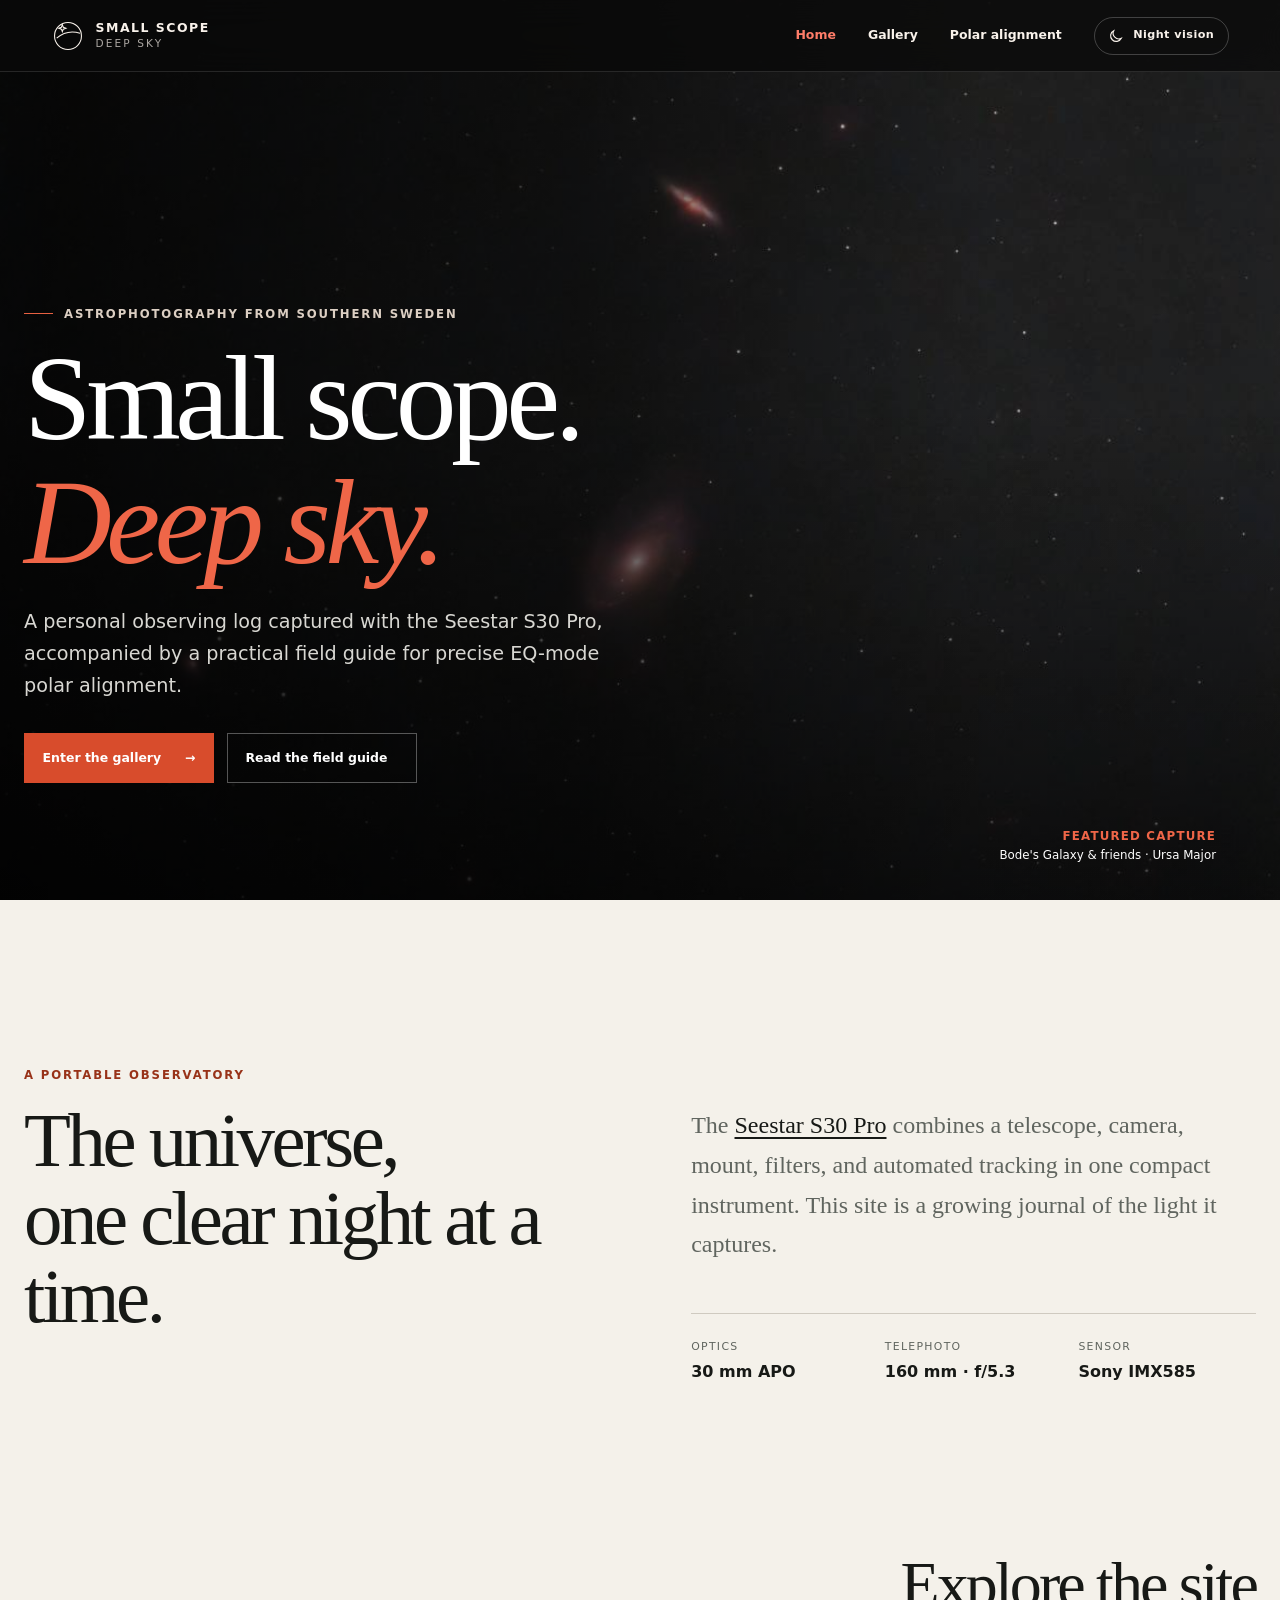
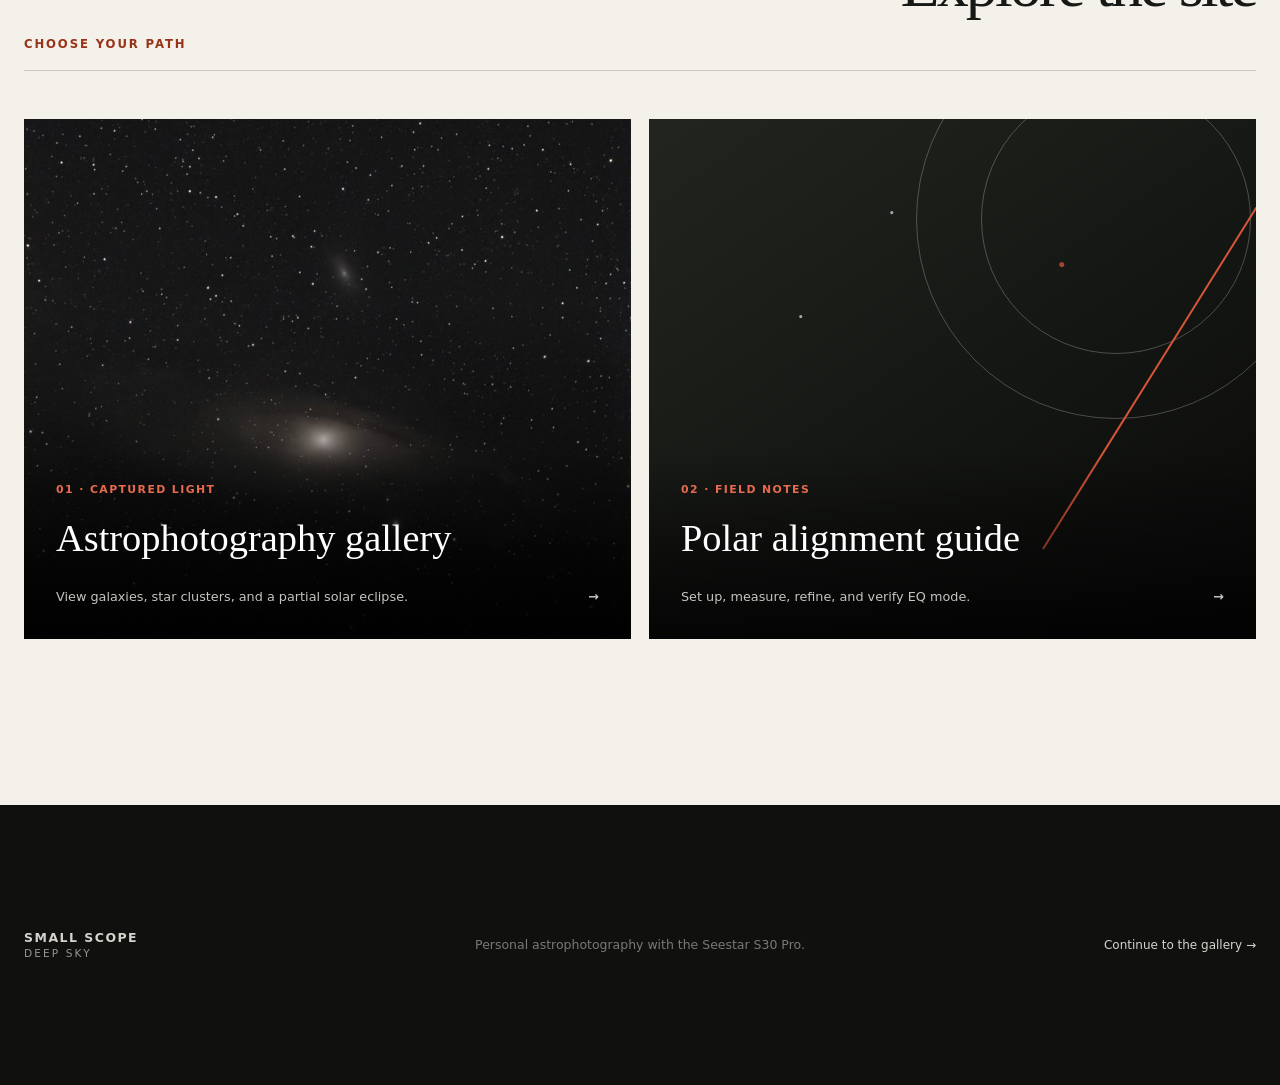
==== index.html @ f6e4ce67 "Add theme toggle functionality and lightbox feature - Implemented theme toggle between light and nig" ====
<!doctype html>
<html lang="en-US" data-theme="light">
<head>
  <meta charset="utf-8">
  <meta name="viewport" content="width=device-width, initial-scale=1">
  <meta name="description" content="A personal Seestar S30 Pro astrophotography site from southern Sweden.">
  <meta name="theme-color" content="#f4f1ea">
  <title>Small Scope, Deep Sky — Seestar S30 Pro</title>
  <link rel="icon" href="data:image/svg+xml,%3Csvg xmlns='http://www.w3.org/2000/svg' viewBox='0 0 64 64'%3E%3Crect width='64' height='64' rx='14' fill='%23070707'/%3E%3Ccircle cx='32' cy='34' r='20' fill='none' stroke='%23e45a4f' stroke-width='3'/%3E%3Cpath d='M13 37c12-10 27-14 40-8M23 10l2 6 6 2-6 2-2 6-2-6-6-2 6-2 2-6z' fill='none' stroke='%23e45a4f' stroke-width='2'/%3E%3C/svg%3E">
  <link rel="stylesheet" href="styles.css">
  <script>(()=>{const t=localStorage.getItem('seestar-theme');document.documentElement.dataset.theme=t==='night'?'night':'light'})();</script>
</head>
<body class="home-page">
  <a class="skip-link" href="#main">Skip to content</a>
  <header class="site-header">
    <a class="brand" href="index.html" aria-label="Small Scope, Deep Sky — home">
      <svg class="brand-mark" viewBox="0 0 48 48" aria-hidden="true"><circle cx="24" cy="24" r="19"></circle><path d="M8 27c8-7 20-11 33-7M16 8l1.3 3.7L21 13l-3.7 1.3L16 18l-1.3-3.7L11 13l3.7-1.3L16 8Z"></path></svg>
      <span><strong>Small Scope</strong><small>Deep Sky</small></span>
    </a>
    <nav class="desktop-nav" aria-label="Primary navigation">
      <a class="active" href="index.html" aria-current="page">Home</a>
      <a href="gallery.html">Gallery</a>
      <a href="polar-alignment.html">Polar alignment</a>
    </nav>
    <div class="header-actions">
      <button class="theme-toggle" type="button" aria-label="Switch to night vision theme" aria-pressed="false">
        <svg class="sun-icon" viewBox="0 0 24 24" aria-hidden="true"><circle cx="12" cy="12" r="3.5"></circle><path d="M12 2v2M12 20v2M4.93 4.93l1.42 1.42M17.65 17.65l1.42 1.42M2 12h2M20 12h2M4.93 19.07l1.42-1.42M17.65 6.35l1.42-1.42"></path></svg>
        <svg class="night-icon" viewBox="0 0 24 24" aria-hidden="true"><path d="M20 15.4A8.5 8.5 0 0 1 8.6 4 8.5 8.5 0 1 0 20 15.4Z"></path></svg>
        <span class="theme-label">Night vision</span>
      </button>
      <button class="menu-toggle" type="button" aria-label="Open navigation" aria-expanded="false" aria-controls="mobile-nav"><span></span><span></span></button>
    </div>
  </header>
  <nav class="mobile-nav" id="mobile-nav" aria-label="Mobile navigation" hidden>
    <a class="active" href="index.html" aria-current="page">Home</a>
    <a href="gallery.html">Gallery</a>
    <a href="polar-alignment.html">Polar alignment</a>
  </nav>
  <main id="main">
    <section class="hero" aria-labelledby="hero-title">
      <div class="hero-image" role="img" aria-label="Bode's Galaxy, the Cigar Galaxy, and nearby galaxies in a star field"></div>
      <div class="hero-shade"></div>
      <div class="hero-content">
        <p class="eyebrow">Astrophotography from southern Sweden</p>
        <h1 id="hero-title">Small scope.<br><em>Deep sky.</em></h1>
        <p class="hero-intro">A personal observing log captured with the Seestar S30 Pro, accompanied by a practical field guide for precise EQ-mode polar alignment.</p>
        <div class="hero-cta">
          <a class="button primary" href="gallery.html">Enter the gallery <span aria-hidden="true">→</span></a>
          <a class="button ghost" href="polar-alignment.html">Read the field guide</a>
        </div>
      </div>
      <div class="hero-caption"><span>Featured capture</span> Bode's Galaxy &amp; friends · Ursa Major</div>
    </section>
    <section class="intro section-wrap" aria-label="About this site">
      <div><p class="section-kicker">A portable observatory</p><h2>The universe,<br>one clear night at a time.</h2></div>
      <div class="intro-copy">
        <p>The <a href="https://www.seestar.com/products/seestar-s30-pro" target="_blank" rel="noopener">Seestar S30 Pro</a> combines a telescope, camera, mount, filters, and automated tracking in one compact instrument. This site is a growing journal of the light it captures.</p>
        <dl class="spec-row" aria-label="Selected telescope specifications">
          <div><dt>Optics</dt><dd>30 mm APO</dd></div><div><dt>Telephoto</dt><dd>160 mm · f/5.3</dd></div><div><dt>Sensor</dt><dd>Sony IMX585</dd></div>
        </dl>
      </div>
    </section>
    <section class="home-destinations section-wrap" aria-labelledby="explore-heading">
      <header><p class="section-kicker">Choose your path</p><h2 id="explore-heading">Explore the site</h2></header>
      <div class="destination-grid">
        <a class="destination-card gallery-destination" href="gallery.html">
          <span class="destination-image" aria-hidden="true"></span>
          <span class="destination-copy"><small>01 · Captured light</small><strong>Astrophotography gallery</strong><span>View galaxies, star clusters, and a partial solar eclipse. <b>→</b></span></span>
        </a>
        <a class="destination-card guide-destination" href="polar-alignment.html">
          <span class="destination-art" aria-hidden="true"><i></i><i></i><i></i></span>
          <span class="destination-copy"><small>02 · Field notes</small><strong>Polar alignment guide</strong><span>Set up, measure, refine, and verify EQ mode. <b>→</b></span></span>
        </a>
      </div>
    </section>
  </main>
  <footer>
    <a class="brand footer-brand" href="index.html"><span><strong>Small Scope</strong><small>Deep Sky</small></span></a>
    <p>Personal astrophotography with the Seestar S30 Pro.</p>
    <a href="gallery.html">Continue to the gallery →</a>
  </footer>
  <script src="script.js"></script>
</body>
</html>
---- styles.css ----
:root {
  color-scheme: light;
  --bg: #f4f1ea;
  --surface: #fffdf8;
  --surface-2: #e9e5dc;
  --ink: #171916;
  --muted: #60655f;
  --line: #cfcac0;
  --accent: #cf4c27;
  --accent-dark: #983218;
  --green: #375c49;
  --shadow: 0 18px 50px rgba(29, 27, 20, .1);
  --max: 1240px;
  --reading: 780px;
}

[data-theme="night"] {
  color-scheme: dark;
  --bg: #000;
  --surface: #080000;
  --surface-2: #120000;
  --ink: #e45a4f;
  --muted: #a83c35;
  --line: #43100d;
  --accent: #ff4a3f;
  --accent-dark: #ff756b;
  --green: #d14d43;
  --shadow: none;
}

* { box-sizing: border-box; }
html { scroll-behavior: smooth; scroll-padding-top: 90px; }
body { margin: 0; background: var(--bg); color: var(--ink); font-family: Inter, ui-sans-serif, system-ui, -apple-system, BlinkMacSystemFont, "Segoe UI", sans-serif; line-height: 1.65; transition: background-color .25s ease, color .25s ease; }
button, input { font: inherit; }
a { color: inherit; text-underline-offset: 4px; }
img { display: block; max-width: 100%; }
::selection { color: var(--surface); background: var(--accent); }
.skip-link { position: fixed; z-index: 100; top: -100px; left: 1rem; padding: .7rem 1rem; background: var(--ink); color: var(--bg); }
.skip-link:focus { top: 1rem; }
.section-wrap { width: min(calc(100% - 48px), var(--max)); margin-inline: auto; }
.section-kicker, .overline { margin: 0 0 1rem; color: var(--accent-dark); font-size: .73rem; font-weight: 800; letter-spacing: .16em; text-transform: uppercase; }
h1, h2, h3, h4, p { margin-top: 0; }
h1, h2, h3 { line-height: 1.02; letter-spacing: -.045em; }
h2 { font-family: Georgia, "Times New Roman", serif; font-size: clamp(3rem, 6vw, 6rem); font-weight: 400; }
h2 em { color: var(--accent); font-weight: 400; }

.site-header { position: fixed; z-index: 40; top: 0; left: 0; width: 100%; height: 72px; display: flex; align-items: center; justify-content: space-between; padding: 0 clamp(20px, 4vw, 64px); color: #f9f2eb; background: rgba(9, 10, 9, .78); border-bottom: 1px solid rgba(255,255,255,.12); backdrop-filter: blur(16px); }
.brand { display: inline-flex; align-items: center; gap: .65rem; text-decoration: none; line-height: 1; }
.brand-mark { width: 34px; height: 34px; fill: none; stroke: currentColor; stroke-width: 1.5; }
.brand span { display: grid; gap: .2rem; }
.brand strong { font-size: .78rem; letter-spacing: .12em; text-transform: uppercase; }
.brand small { opacity: .68; font-size: .66rem; letter-spacing: .2em; text-transform: uppercase; }
.desktop-nav { display: flex; gap: 2rem; margin-left: auto; margin-right: 2rem; }
.desktop-nav a { color: inherit; font-size: .78rem; font-weight: 650; text-decoration: none; }
.desktop-nav a:hover { color: #ff7d69; }
.desktop-nav a.active { color: #ff7d69; }
.header-actions { display: flex; align-items: center; gap: .7rem; }
.theme-toggle, .menu-toggle { color: inherit; background: none; border: 1px solid rgba(255,255,255,.22); cursor: pointer; }
.theme-toggle { height: 38px; display: flex; align-items: center; gap: .55rem; padding: 0 .85rem; border-radius: 99px; }
.theme-toggle svg { width: 16px; fill: none; stroke: currentColor; stroke-width: 1.7; }
.sun-icon { display: none; }
[data-theme="night"] .sun-icon { display: block; }
[data-theme="night"] .night-icon { display: none; }
.theme-label { font-size: .7rem; font-weight: 700; letter-spacing: .04em; }
.menu-toggle { display: none; width: 38px; height: 38px; padding: 10px; border-radius: 50%; }
.menu-toggle span { display: block; height: 1px; margin: 5px 0; background: currentColor; }
.mobile-nav { position: fixed; z-index: 35; top: 72px; width: 100%; padding: 1rem 24px 1.5rem; color: #fff; background: #0c0c0b; border-bottom: 1px solid #333; }
.mobile-nav a { display: block; padding: .75rem 0; text-decoration: none; border-bottom: 1px solid #292929; }

.hero { position: relative; min-height: min(900px, 100svh); display: flex; align-items: flex-end; overflow: hidden; color: #fff; background: #080908; }
.hero-image, .hero-shade { position: absolute; inset: 0; }
.hero-image { background: url("images/seestar/Bode%20and%20friends.jpg") center 37% / cover no-repeat; transform: scale(1.015); }
.hero-shade { background: linear-gradient(90deg, rgba(0,0,0,.83) 0%, rgba(0,0,0,.55) 45%, rgba(0,0,0,.12) 77%), linear-gradient(0deg, rgba(0,0,0,.65), transparent 55%); }
.hero-content { position: relative; z-index: 1; width: min(760px, calc(100% - 48px)); margin: 0 0 clamp(90px, 13vh, 150px) max(24px, calc((100% - var(--max)) / 2)); }
.eyebrow { padding-left: 2.5rem; color: #dccfc3; font-size: .73rem; font-weight: 750; letter-spacing: .16em; text-transform: uppercase; }
.eyebrow::before { content: ""; position: absolute; width: 1.8rem; height: 1px; margin: .7em 0 0 -2.5rem; background: #e76041; }
h1 { margin-bottom: 1.4rem; font-family: Georgia, "Times New Roman", serif; font-size: clamp(4rem, 9.5vw, 8.6rem); font-weight: 400; }
h1 em { color: #ef6648; font-weight: 400; }
.hero-intro { max-width: 630px; color: #d8d7d2; font-size: clamp(1rem, 1.6vw, 1.2rem); }
.hero-cta { display: flex; flex-wrap: wrap; gap: .8rem; margin-top: 2rem; }
.button { display: inline-flex; align-items: center; justify-content: space-between; min-width: 190px; padding: .85rem 1.1rem; border: 1px solid rgba(255,255,255,.32); font-size: .78rem; font-weight: 750; text-decoration: none; }
.button.primary { color: #fff; background: #d84c2c; border-color: #d84c2c; }
.button:hover { background: #fff; border-color: #fff; color: #111; }
.hero-caption { position: absolute; z-index: 2; right: clamp(24px, 5vw, 80px); bottom: 34px; display: grid; text-align: right; font-size: .74rem; }
.hero-caption span { color: #ef6648; font-weight: 750; text-transform: uppercase; letter-spacing: .1em; }
[data-theme="night"] .hero-image { filter: brightness(.18) sepia(.45) saturate(.7); }
[data-theme="night"] .hero-shade { background: linear-gradient(90deg, rgba(0,0,0,.94), rgba(0,0,0,.72) 60%, rgba(0,0,0,.58)); }
[data-theme="night"] .hero, [data-theme="night"] .site-header { color: var(--ink); }
[data-theme="night"] .site-header { background: rgba(0,0,0,.94); border-color: var(--line); }
[data-theme="night"] .hero-intro, [data-theme="night"] .eyebrow, [data-theme="night"] .hero-caption { color: var(--muted); }
[data-theme="night"] .button.primary { color: #000; background: var(--accent); border-color: var(--accent); }
[data-theme="night"] .button.ghost { color: var(--ink); border-color: var(--line); }

.inner-page .site-header { background: rgba(9, 10, 9, .96); }
.page-hero { min-height: 590px; display: flex; align-items: flex-end; padding: 150px 0 85px; color: #f6f1e9; background-color: #111310; }
.page-hero .section-wrap { margin-inline: auto; }
.page-hero h1 { max-width: 1000px; margin-bottom: 1.5rem; font-size: clamp(4.5rem, 10vw, 9rem); }
.page-hero h1 em { color: #ef6648; font-weight: 400; }
.page-hero .section-wrap > p:last-of-type { max-width: 680px; color: #bbbdb7; font-family: Georgia, serif; font-size: clamp(1.1rem, 2vw, 1.4rem); }
.gallery-page-hero { background: linear-gradient(90deg, rgba(0,0,0,.88), rgba(0,0,0,.25)), url("images/seestar/M51.jpg") 72% 45% / cover; }
.guide-page-hero { position: relative; overflow: hidden; background: radial-gradient(circle at 75% 40%, rgba(207,76,39,.18), transparent 24%), linear-gradient(135deg, #151714, #080908); }
.guide-page-hero::after { content: ""; position: absolute; right: 10%; bottom: -180px; width: 520px; height: 520px; border: 1px solid rgba(255,255,255,.14); border-radius: 50%; box-shadow: 0 0 0 90px rgba(255,255,255,.025), 0 0 0 180px rgba(255,255,255,.018); }
.guide-page-hero .section-wrap { position: relative; z-index: 1; }
[data-theme="night"] .page-hero { color: var(--ink); background-color: #000; }
[data-theme="night"] .gallery-page-hero { background: linear-gradient(90deg, rgba(0,0,0,.98), rgba(0,0,0,.78)), url("images/seestar/M51.jpg") 72% 45% / cover; }
[data-theme="night"] .guide-page-hero { background: radial-gradient(circle at 75% 40%, rgba(150,25,20,.12), transparent 24%), #000; }
[data-theme="night"] .page-hero .section-wrap > p:last-of-type { color: var(--muted); }

.intro { display: grid; grid-template-columns: 1fr 1fr; gap: clamp(3rem, 8vw, 8rem); padding-block: clamp(90px, 13vw, 170px); }
.intro h2 { margin-bottom: 0; }
.intro-copy { padding-top: 2.5rem; }
.intro-copy > p { max-width: 620px; color: var(--muted); font-family: Georgia, serif; font-size: clamp(1.15rem, 2vw, 1.5rem); }
.intro-copy > p a { color: var(--ink); }
.spec-row { display: grid; grid-template-columns: repeat(3, 1fr); gap: 1rem; margin: 3rem 0 0; padding-top: 1.5rem; border-top: 1px solid var(--line); }
.spec-row div { display: grid; gap: .2rem; }
.spec-row dt { color: var(--muted); font-size: .68rem; letter-spacing: .12em; text-transform: uppercase; }
.spec-row dd { margin: 0; font-weight: 700; }

.home-destinations { padding-bottom: clamp(100px, 13vw, 170px); }
.home-destinations header { display: flex; align-items: flex-end; justify-content: space-between; margin-bottom: 3rem; border-bottom: 1px solid var(--line); }
.home-destinations h2 { font-size: clamp(2.8rem, 5vw, 5rem); }
.destination-grid { display: grid; grid-template-columns: 1fr 1fr; gap: 18px; }
.destination-card { position: relative; min-height: 520px; display: flex; align-items: flex-end; overflow: hidden; color: #fff; background: #111; text-decoration: none; }
.destination-image, .destination-art { position: absolute; inset: 0; transition: transform .6s cubic-bezier(.2,.75,.2,1); }
.destination-image { background: linear-gradient(0deg, rgba(0,0,0,.85), transparent 65%), url("images/seestar/M33-M110-M32.jpg") center 38% / cover; }
.destination-art { background: radial-gradient(circle at 68% 28%, rgba(238,92,62,.65) 0 2px, transparent 3px), radial-gradient(circle at 25% 38%, #aaa 0 1px, transparent 2px), radial-gradient(circle at 40% 18%, #aaa 0 1px, transparent 2px), linear-gradient(145deg, #22251f, #090a09); }
.destination-art i { position: absolute; display: block; border: 1px solid rgba(255,255,255,.24); border-radius: 50%; }
.destination-art i:nth-child(1) { width: 400px; height: 400px; right: -60px; top: -100px; }
.destination-art i:nth-child(2) { width: 270px; height: 270px; right: 5px; top: -35px; }
.destination-art i:nth-child(3) { width: 1px; height: 430px; right: 35%; top: 0; border: 0; border-left: 2px solid #d85639; border-radius: 0; transform: rotate(32deg); transform-origin: bottom; }
.destination-card:hover > :first-child { transform: scale(1.035); }
.destination-copy { position: relative; z-index: 1; width: 100%; display: grid; padding: 2rem; background: linear-gradient(transparent, rgba(0,0,0,.8)); }
.destination-copy small { color: #e66a4d; font-size: .68rem; font-weight: 800; letter-spacing: .13em; text-transform: uppercase; }
.destination-copy strong { margin: .5rem 0 1rem; font-family: Georgia, serif; font-size: clamp(1.8rem, 3vw, 2.7rem); font-weight: 400; }
.destination-copy > span { display: flex; justify-content: space-between; color: #c5c5c0; font-size: .8rem; }
[data-theme="night"] .destination-image, [data-theme="night"] .destination-art { filter: brightness(.42) sepia(.35) saturate(.7); }

.gallery-section { padding-block: clamp(80px, 10vw, 140px); background: #111310; color: #f4f1ea; }
.standalone-gallery { padding-top: 70px; }
.gallery-intro { display: flex; justify-content: space-between; margin-bottom: 2.5rem; padding-bottom: 1rem; border-bottom: 1px solid #373a35; }
.gallery-intro p { margin: 0; color: #aeb0aa; font-size: .72rem; letter-spacing: .1em; text-transform: uppercase; }
[data-theme="night"] .gallery-section { background: #030000; color: var(--ink); border-block: 1px solid var(--line); }
.section-heading-row { display: flex; align-items: flex-end; justify-content: space-between; gap: 3rem; margin-bottom: 3rem; }
.section-heading-row h2 { margin: 0; }
.section-heading-row > p { max-width: 450px; margin-bottom: .6rem; color: #aeb0aa; }
[data-theme="night"] .section-heading-row > p { color: var(--muted); }
.gallery-grid { display: grid; grid-template-columns: repeat(12, 1fr); grid-auto-rows: 260px; gap: 16px; }
.gallery-card { position: relative; grid-column: span 5; grid-row: span 2; padding: 0; overflow: hidden; color: #fff; background: #080808; border: 0; cursor: zoom-in; text-align: left; }
.gallery-card.featured { grid-column: span 7; grid-row: span 3; }
.gallery-card.compact { grid-column: span 3; grid-row: span 2; }
.gallery-card.wide { grid-column: span 6; grid-row: span 2; }
.gallery-card img { width: 100%; height: 100%; object-fit: cover; transition: transform .65s cubic-bezier(.2,.75,.2,1), filter .25s; }
.gallery-card.featured img { object-position: center 40%; }
.gallery-card.wide img { object-position: center 37%; }
.gallery-card::after { content: ""; position: absolute; inset: 30% 0 0; background: linear-gradient(transparent, rgba(0,0,0,.82)); pointer-events: none; }
.gallery-card:hover img { transform: scale(1.035); }
.gallery-overlay { position: absolute; z-index: 1; right: 0; bottom: 0; left: 0; display: flex; align-items: flex-end; justify-content: space-between; padding: 1.4rem; }
.gallery-overlay > span:first-child { display: grid; }
.gallery-overlay strong { font-family: Georgia, serif; font-size: 1.25rem; font-weight: 400; }
.gallery-overlay small { margin-top: .2rem; color: #bdbdb8; font-size: .65rem; letter-spacing: .08em; text-transform: uppercase; }
.expand-icon { width: 32px; height: 32px; display: grid; place-items: center; border: 1px solid rgba(255,255,255,.4); border-radius: 50%; }
[data-theme="night"] .gallery-card img { filter: brightness(.32) sepia(.25) saturate(.7); }
[data-theme="night"] .gallery-card:hover img, [data-theme="night"] .gallery-card:focus-visible img { filter: brightness(.58) sepia(.25) saturate(.8); }

.guide-shell { width: min(calc(100% - 48px), var(--max)); display: grid; grid-template-columns: 220px minmax(0, var(--reading)); gap: clamp(3rem, 8vw, 9rem); margin: 0 auto; padding-block: clamp(100px, 13vw, 170px); }
.guide-page .guide-shell { padding-top: 100px; }
.guide-nav { position: sticky; top: 110px; height: max-content; }
.guide-nav p { color: var(--muted); font-size: .68rem; font-weight: 800; letter-spacing: .12em; text-transform: uppercase; }
.guide-nav ol { margin: 0; padding: 0; list-style: none; border-top: 1px solid var(--line); }
.guide-nav li { border-bottom: 1px solid var(--line); }
.guide-nav a { display: block; padding: .72rem .2rem; color: var(--muted); font-size: .78rem; text-decoration: none; }
.guide-nav a:hover, .guide-nav a.active { color: var(--accent); }
.guide-header { padding-bottom: 5rem; }
.guide-header h2 { margin-bottom: 2rem; }
.guide-header > p:not(.section-kicker) { max-width: 650px; color: var(--muted); font-family: Georgia, serif; font-size: 1.3rem; }
.guide-meta { display: flex; flex-wrap: wrap; gap: .6rem; margin-top: 2rem; }
.guide-meta span { padding: .35rem .7rem; color: var(--muted); border: 1px solid var(--line); border-radius: 2px; font-size: .68rem; font-weight: 700; letter-spacing: .06em; text-transform: uppercase; }
.guide-section { display: grid; grid-template-columns: 55px 1fr; gap: 1.7rem; padding-block: 5rem; border-top: 1px solid var(--line); }
.step-number { color: var(--accent); font-family: Georgia, serif; font-size: 1.2rem; font-style: italic; }
.guide-section h3, .troubleshooting h3, .checklist-section h3 { margin-bottom: 1.7rem; font-family: Georgia, serif; font-size: clamp(2rem, 4vw, 3.2rem); font-weight: 400; }
.guide-section h4 { margin: 2.8rem 0 .8rem; font-family: Georgia, serif; font-size: 1.6rem; }
.guide-section p { color: var(--muted); }
.guide-section strong { color: var(--ink); }
.concept-card { margin: 2.2rem 0; padding: 1.8rem; background: var(--surface); border: 1px solid var(--line); }
.concept-card svg { width: 100%; max-height: 240px; fill: none; stroke: var(--muted); stroke-width: 1.5; }
.concept-card svg .axis { stroke: var(--accent); stroke-width: 2; }
.concept-card svg .dash { stroke-dasharray: 5 5; }
.concept-card svg .pole { fill: var(--accent); stroke: none; }
.concept-card svg text { fill: var(--muted); stroke: none; font: 11px system-ui; }
.concept-card p { display: flex; justify-content: space-between; gap: 1rem; margin: 1rem 0 0; padding-top: 1rem; border-top: 1px solid var(--line); font-size: .78rem; }
.note { padding-left: 1.2rem; border-left: 3px solid var(--accent); }
.instruction-list { margin: 2rem 0 0; padding: 0; list-style: none; }
.instruction-list li { display: grid; grid-template-columns: 32px 1fr; gap: 1rem; padding: 1.4rem 0; border-top: 1px solid var(--line); }
.instruction-list li > span { width: 28px; height: 28px; display: grid; place-items: center; color: var(--accent); border: 1px solid var(--accent); border-radius: 50%; font-size: .72rem; }
.instruction-list p { margin: .35rem 0 0; }
.app-path { display: flex; flex-wrap: wrap; align-items: center; gap: .6rem; margin: 2rem 0; padding: 1.3rem; background: var(--ink); color: var(--bg); }
.app-path span, .app-path strong { color: inherit; font-size: .76rem; }
.app-path i { color: var(--accent); font-style: normal; }
.small-print { font-size: .82rem; }
.warning-card, .success-card { margin: 2rem 0; padding: 1.4rem; background: var(--surface); border: 1px solid var(--line); }
.warning-card { display: grid; grid-template-columns: 34px 1fr; gap: 1rem; border-left: 3px solid var(--accent); }
.warning-card > span { width: 30px; height: 30px; display: grid; place-items: center; color: var(--surface); background: var(--accent); border-radius: 50%; font-weight: 900; }
.warning-card p, .success-card p { margin: .35rem 0 0; }
.success-card { border-top: 3px solid var(--green); }
.process { display: flex; align-items: center; justify-content: space-between; gap: .5rem; margin: 2rem 0; padding: 1.4rem; background: var(--surface-2); }
.process div { display: grid; justify-items: center; gap: .25rem; }
.process b { width: 28px; height: 28px; display: grid; place-items: center; color: var(--surface); background: var(--accent); border-radius: 50%; font-size: .7rem; }
.process span { font-size: .72rem; font-weight: 700; }
.process i { color: var(--accent); font-style: normal; }

.checklist-section, .troubleshooting, .sources { padding-block: 5rem; border-top: 1px solid var(--line); }
.checklist-heading { position: relative; }
.reset-checklist { position: absolute; top: 0; right: 0; padding: .4rem .7rem; color: var(--muted); background: none; border: 1px solid var(--line); cursor: pointer; font-size: .7rem; }
.checklist { display: grid; grid-template-columns: 1fr 1fr; gap: 0 2rem; border-top: 1px solid var(--line); }
.checklist label { display: flex; align-items: center; gap: .75rem; padding: 1rem 0; border-bottom: 1px solid var(--line); cursor: pointer; font-size: .84rem; }
.checklist input { appearance: none; width: 19px; height: 19px; display: grid; flex: 0 0 auto; place-content: center; border: 1px solid var(--muted); }
.checklist input::before { content: ""; width: 10px; height: 10px; transform: scale(0); background: var(--accent); transition: transform .12s; }
.checklist input:checked::before { transform: scale(1); }
.checklist input:checked + span { color: var(--muted); text-decoration: line-through; }
.accordion { border-top: 1px solid var(--line); }
.accordion details { border-bottom: 1px solid var(--line); }
.accordion summary { display: flex; justify-content: space-between; gap: 1rem; padding: 1.1rem .2rem; cursor: pointer; font-weight: 700; list-style: none; }
.accordion summary::-webkit-details-marker { display: none; }
.accordion summary span { color: var(--accent); font-size: 1.2rem; transition: transform .2s; }
.accordion details[open] summary span { transform: rotate(45deg); }
.accordion details p { max-width: 670px; padding: 0 2rem 1.4rem 0; color: var(--muted); }
.sources h3 { font-family: Georgia, serif; font-size: 1.8rem; font-weight: 400; }
.sources > p { color: var(--muted); }
.sources code { color: var(--ink); font-size: .8em; }
.sources ul { margin: 2rem 0 0; padding: 0; list-style: none; border-top: 1px solid var(--line); }
.sources li { border-bottom: 1px solid var(--line); }
.sources a { display: flex; justify-content: space-between; padding: .9rem .2rem; text-decoration: none; font-size: .82rem; }
.sources a:hover { color: var(--accent); }

.next-page { padding-block: clamp(90px, 12vw, 150px); }
.next-page h2 { margin-bottom: 2rem; font-size: clamp(3rem, 6vw, 5rem); }
.text-button { width: max-content; color: var(--ink); border-color: var(--line); }
.text-button:hover { color: var(--surface); background: var(--ink); border-color: var(--ink); }

footer { min-height: 280px; display: grid; grid-template-columns: 1fr auto 1fr; align-items: center; gap: 2rem; padding: 4rem max(24px, calc((100% - var(--max)) / 2)); color: #d5d3cc; background: #10110f; }
footer > p { margin: 0; color: #777a74; font-size: .78rem; text-align: center; }
footer > a:last-child { justify-self: end; color: #d5d3cc; font-size: .75rem; text-decoration: none; }
[data-theme="night"] footer { color: var(--ink); background: #050000; border-top: 1px solid var(--line); }
[data-theme="night"] footer > a:last-child { color: var(--ink); }

.lightbox { width: 100%; height: 100%; max-width: none; max-height: none; margin: 0; padding: 0; overflow: hidden; color: #fff; background: rgba(0,0,0,.96); border: 0; }
.lightbox::backdrop { background: #000; }
.lightbox figure { width: 100%; height: 100%; display: grid; grid-template-rows: 1fr auto; place-items: center; margin: 0; padding: 32px; }
.lightbox img { max-width: 100%; max-height: calc(100vh - 110px); object-fit: contain; }
.lightbox figcaption { width: min(720px, 100%); display: flex; justify-content: space-between; gap: 1rem; padding-top: 1rem; font-size: .82rem; }
.lightbox figcaption span { color: #999; }
.lightbox-close { position: fixed; z-index: 1; top: 18px; right: 22px; width: 42px; height: 42px; color: #fff; background: rgba(0,0,0,.5); border: 1px solid #777; border-radius: 50%; cursor: pointer; font-size: 1.7rem; line-height: 1; }
[data-theme="night"] .lightbox img { filter: brightness(.55) sepia(.18) saturate(.75); }

:focus-visible { outline: 2px solid var(--accent); outline-offset: 4px; }
@media (prefers-reduced-motion: reduce) { html { scroll-behavior: auto; } *, *::before, *::after { transition-duration: .01ms !important; animation-duration: .01ms !important; } }

@media (max-width: 900px) {
  .desktop-nav { display: none; }
  .menu-toggle { display: block; }
  .intro { grid-template-columns: 1fr; gap: 1rem; }
  .intro-copy { padding-top: 0; }
  .destination-grid { grid-template-columns: 1fr; }
  .gallery-grid { grid-auto-rows: 230px; }
  .gallery-card, .gallery-card.featured { grid-column: span 6; grid-row: span 2; }
  .gallery-card.compact { grid-column: span 6; }
  .gallery-card.wide { grid-column: span 12; }
  .guide-shell { grid-template-columns: 1fr; }
  .guide-nav { display: none; }
}

@media (max-width: 620px) {
  .section-wrap, .guide-shell { width: min(calc(100% - 32px), var(--max)); }
  .site-header { padding-inline: 16px; }
  .theme-label { display: none; }
  .theme-toggle { width: 38px; justify-content: center; padding: 0; }
  .hero { min-height: 820px; }
  .hero-shade { background: linear-gradient(0deg, rgba(0,0,0,.88) 0%, rgba(0,0,0,.45) 60%, rgba(0,0,0,.2)); }
  .hero-content { width: calc(100% - 32px); margin-left: 16px; margin-bottom: 120px; }
  .hero-caption { right: 16px; bottom: 24px; }
  .hero-cta { display: grid; }
  .button { width: 100%; }
  .intro { padding-block: 90px; }
  .page-hero { min-height: 540px; padding-bottom: 60px; }
  .page-hero h1 { font-size: clamp(3.7rem, 19vw, 5.5rem); }
  .home-destinations header { display: block; }
  .destination-card { min-height: 430px; }
  .spec-row { grid-template-columns: 1fr; }
  .section-heading-row { display: block; }
  .section-heading-row > p { margin-top: 1.5rem; }
  .gallery-grid { grid-auto-rows: 360px; }
  .gallery-card, .gallery-card.featured, .gallery-card.compact, .gallery-card.wide { grid-column: span 12; grid-row: span 1; }
  .gallery-card img, .gallery-card.wide img { object-position: center 40%; }
  .guide-section { grid-template-columns: 1fr; gap: .6rem; }
  .step-number { padding-bottom: .6rem; border-bottom: 1px solid var(--line); }
  .concept-card { padding: 1rem; }
  .concept-card p { display: grid; }
  .process { display: grid; grid-template-columns: 1fr; }
  .process i { transform: rotate(90deg); }
  .checklist { grid-template-columns: 1fr; }
  .reset-checklist { position: static; margin-bottom: 1.5rem; }
  footer { grid-template-columns: 1fr; justify-items: start; min-height: 320px; }
  footer > p { text-align: left; }
  footer > a:last-child { justify-self: start; }
  .lightbox figure { padding: 70px 16px 24px; }
  .lightbox figcaption { display: grid; }
}
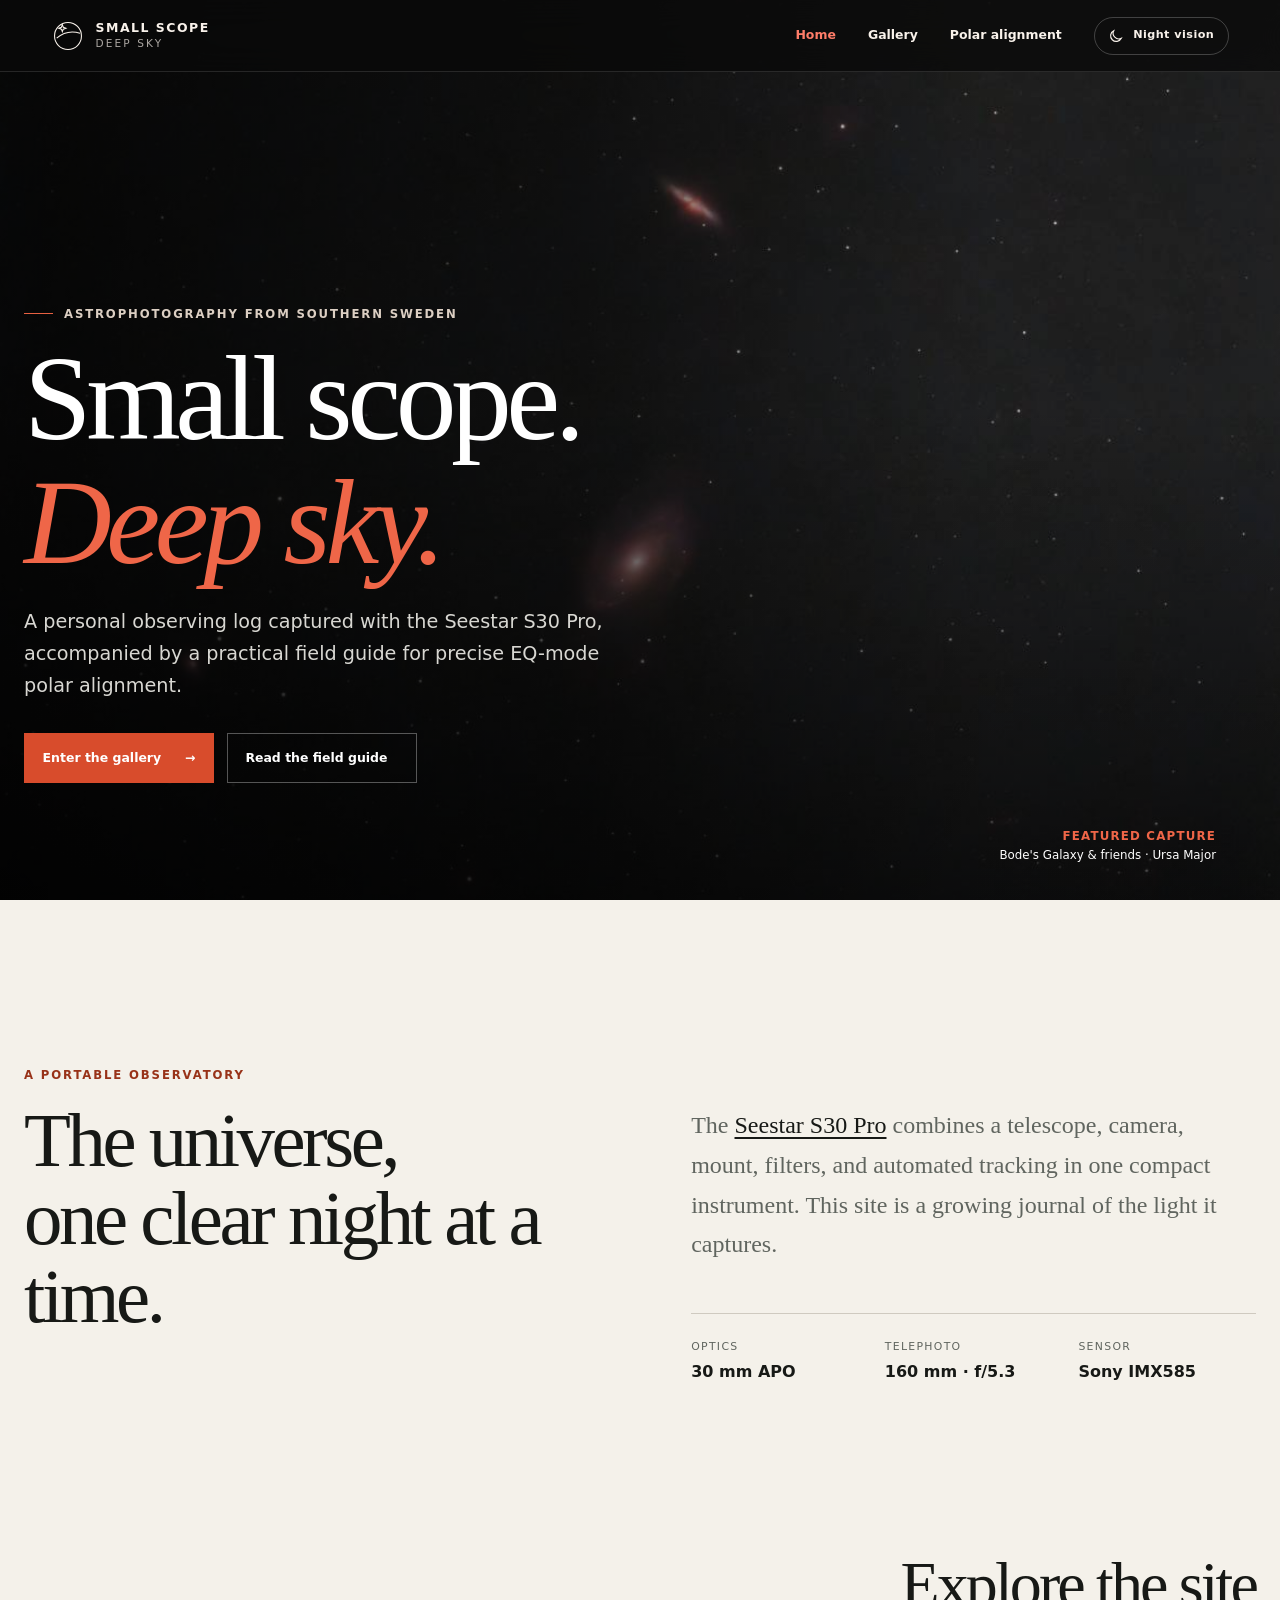
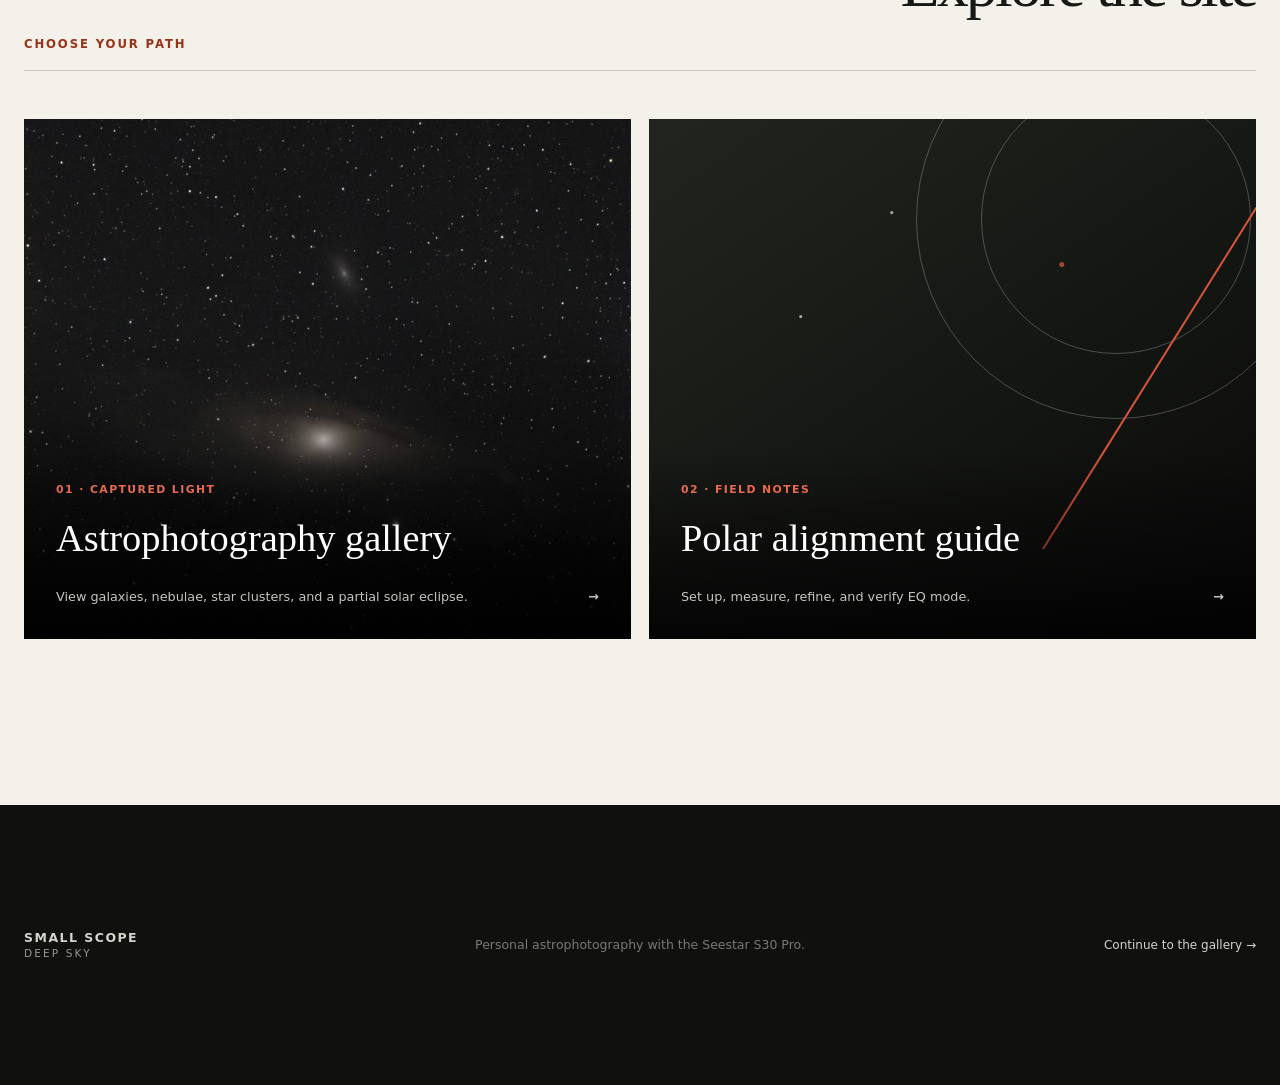
==== commit e1f77db7: "Implement code changes to enhance functionality and improve performance" ====
--- a/index.html
+++ b/index.html
@@ -65,7 +65,7 @@
       <div class="destination-grid">
         <a class="destination-card gallery-destination" href="gallery.html">
           <span class="destination-image" aria-hidden="true"></span>
-          <span class="destination-copy"><small>01 · Captured light</small><strong>Astrophotography gallery</strong><span>View galaxies, star clusters, and a partial solar eclipse. <b>→</b></span></span>
+          <span class="destination-copy"><small>01 · Captured light</small><strong>Astrophotography gallery</strong><span>View galaxies, nebulae, star clusters, and a partial solar eclipse. <b>→</b></span></span>
         </a>
         <a class="destination-card guide-destination" href="polar-alignment.html">
           <span class="destination-art" aria-hidden="true"><i></i><i></i><i></i></span>
--- a/styles.css
+++ b/styles.css
@@ -144,7 +144,7 @@
 .section-heading-row h2 { margin: 0; }
 .section-heading-row > p { max-width: 450px; margin-bottom: .6rem; color: #aeb0aa; }
 [data-theme="night"] .section-heading-row > p { color: var(--muted); }
-.gallery-grid { display: grid; grid-template-columns: repeat(12, 1fr); grid-auto-rows: 260px; gap: 16px; }
+.gallery-grid { display: grid; grid-template-columns: repeat(12, 1fr); grid-auto-rows: 260px; grid-auto-flow: dense; gap: 16px; }
 .gallery-card { position: relative; grid-column: span 5; grid-row: span 2; padding: 0; overflow: hidden; color: #fff; background: #080808; border: 0; cursor: zoom-in; text-align: left; }
 .gallery-card.featured { grid-column: span 7; grid-row: span 3; }
 .gallery-card.compact { grid-column: span 3; grid-row: span 2; }
@@ -193,6 +193,23 @@
 .instruction-list li { display: grid; grid-template-columns: 32px 1fr; gap: 1rem; padding: 1.4rem 0; border-top: 1px solid var(--line); }
 .instruction-list li > span { width: 28px; height: 28px; display: grid; place-items: center; color: var(--accent); border: 1px solid var(--accent); border-radius: 50%; font-size: .72rem; }
 .instruction-list p { margin: .35rem 0 0; }
+.guide-figure-grid { display: grid; grid-template-columns: 1fr 1fr; gap: 14px; margin: 2rem 0 .6rem; }
+.guide-figure { margin: 2rem 0 .6rem; overflow: hidden; background: var(--surface); border: 1px solid var(--line); }
+.guide-figure-grid .guide-figure { margin: 0; }
+.guide-figure a { display: block; overflow: hidden; background: #fff; }
+.guide-figure img { width: 100%; height: auto; transition: filter .25s, transform .4s ease; }
+.guide-figure a:hover img { transform: scale(1.012); }
+.guide-figure figcaption { display: grid; gap: .25rem; padding: 1rem 1.1rem 1.1rem; }
+.guide-figure figcaption strong { font-size: .82rem; }
+.guide-figure figcaption span { color: var(--muted); font-size: .74rem; line-height: 1.5; }
+.guide-figure-wide img { aspect-ratio: 1280 / 695; object-fit: cover; }
+.guide-figure-phone { max-width: 660px; }
+.guide-figure-poster { max-width: 560px; margin-inline: auto; }
+.image-credit { margin: .7rem 0 2rem; color: var(--muted); font-size: .68rem; letter-spacing: .03em; }
+.image-credit a { color: var(--ink); }
+[data-theme="night"] .guide-figure a { background: #000; }
+[data-theme="night"] .guide-figure img { filter: brightness(.38) sepia(.38) saturate(.72); }
+[data-theme="night"] .guide-figure a:hover img, [data-theme="night"] .guide-figure a:focus img { filter: brightness(.62) sepia(.3) saturate(.78); }
 .app-path { display: flex; flex-wrap: wrap; align-items: center; gap: .6rem; margin: 2rem 0; padding: 1.3rem; background: var(--ink); color: var(--bg); }
 .app-path span, .app-path strong { color: inherit; font-size: .76rem; }
 .app-path i { color: var(--accent); font-style: normal; }
@@ -294,6 +311,7 @@
   .guide-section { grid-template-columns: 1fr; gap: .6rem; }
   .step-number { padding-bottom: .6rem; border-bottom: 1px solid var(--line); }
   .concept-card { padding: 1rem; }
+  .guide-figure-grid { grid-template-columns: 1fr; }
   .concept-card p { display: grid; }
   .process { display: grid; grid-template-columns: 1fr; }
   .process i { transform: rotate(90deg); }
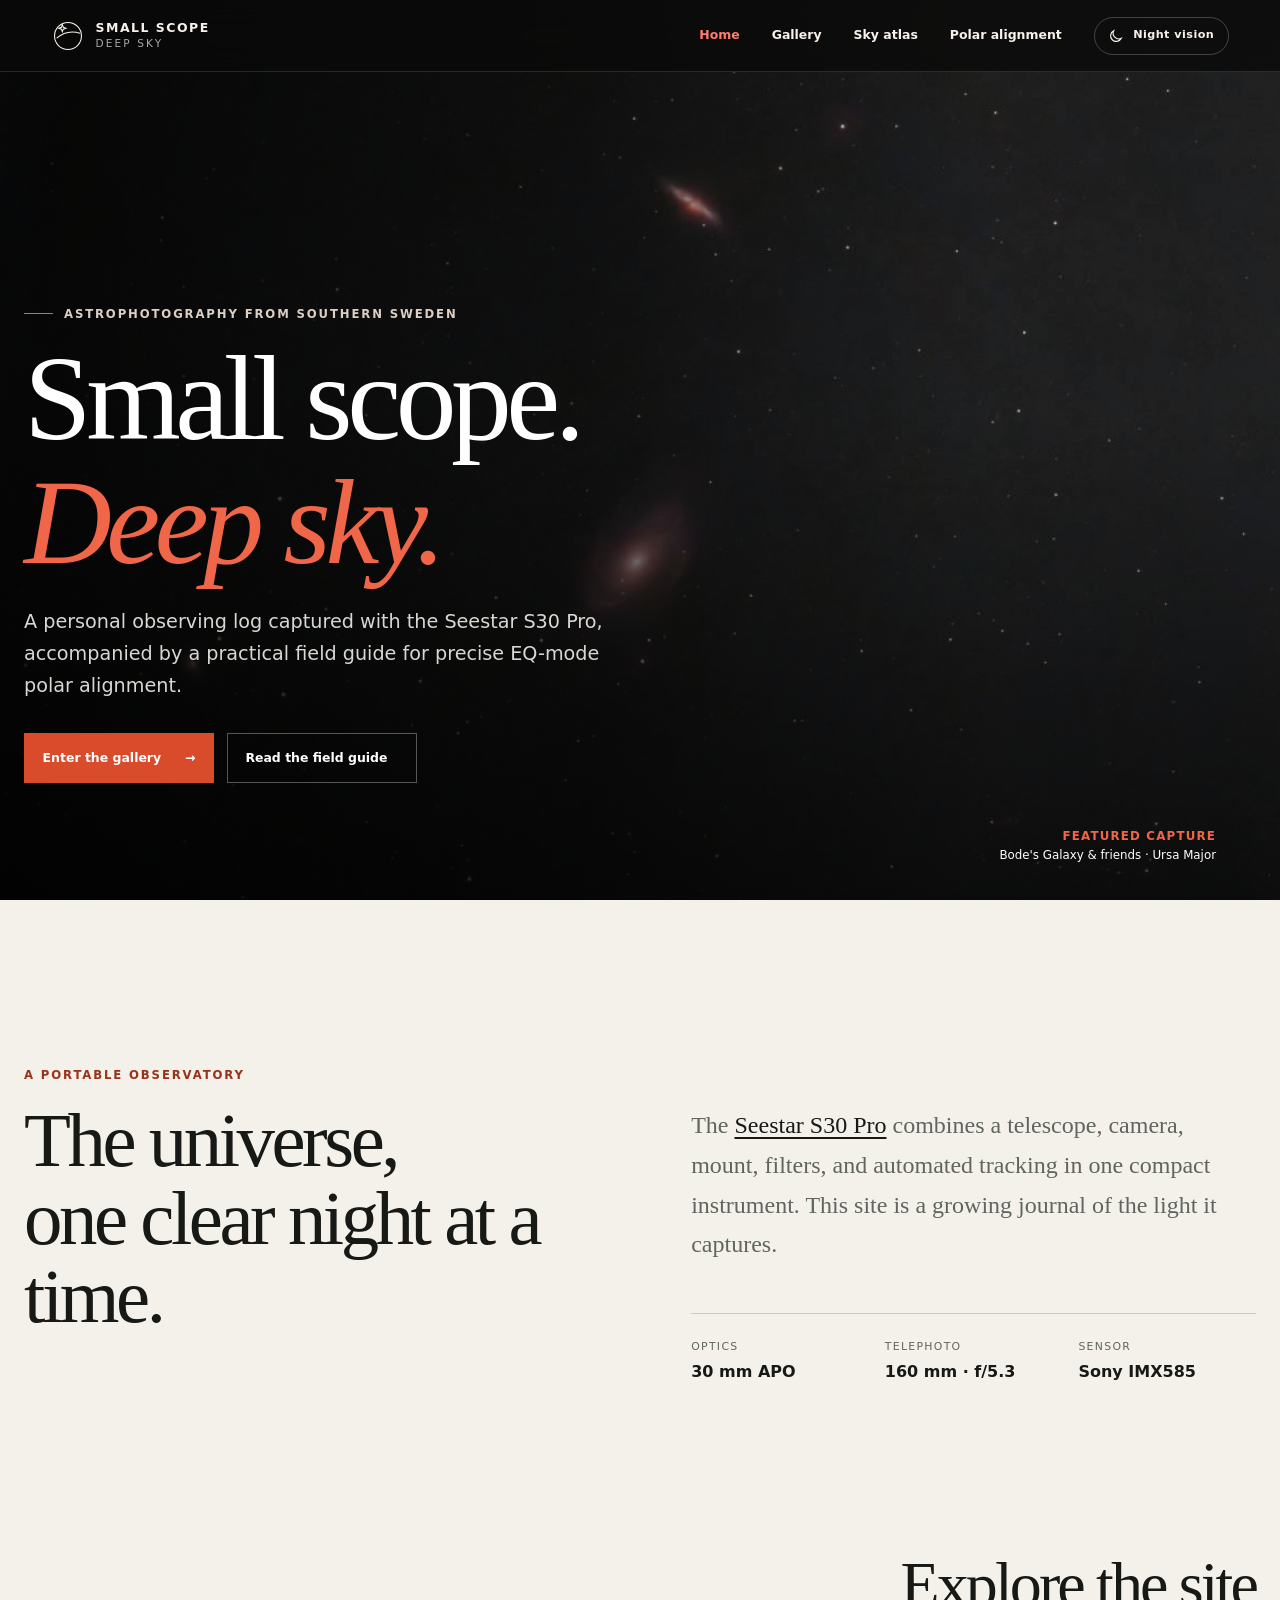
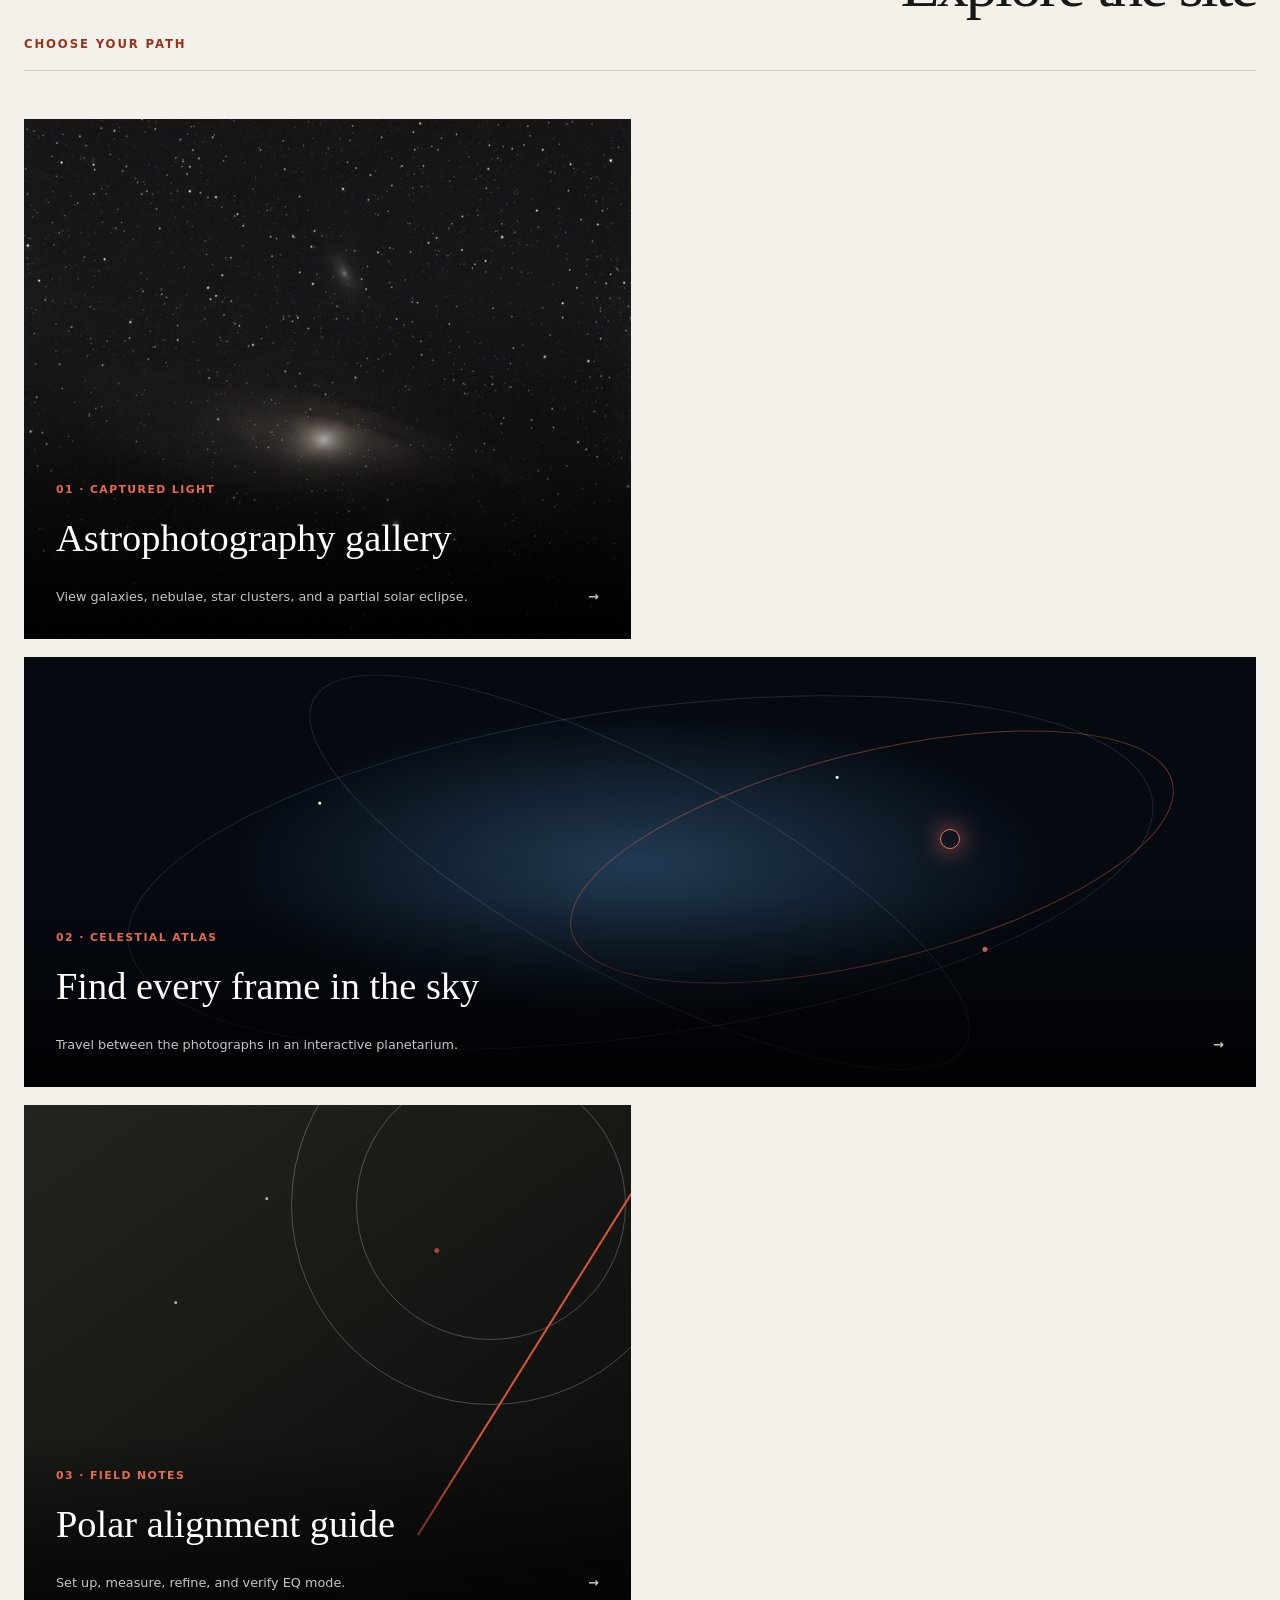
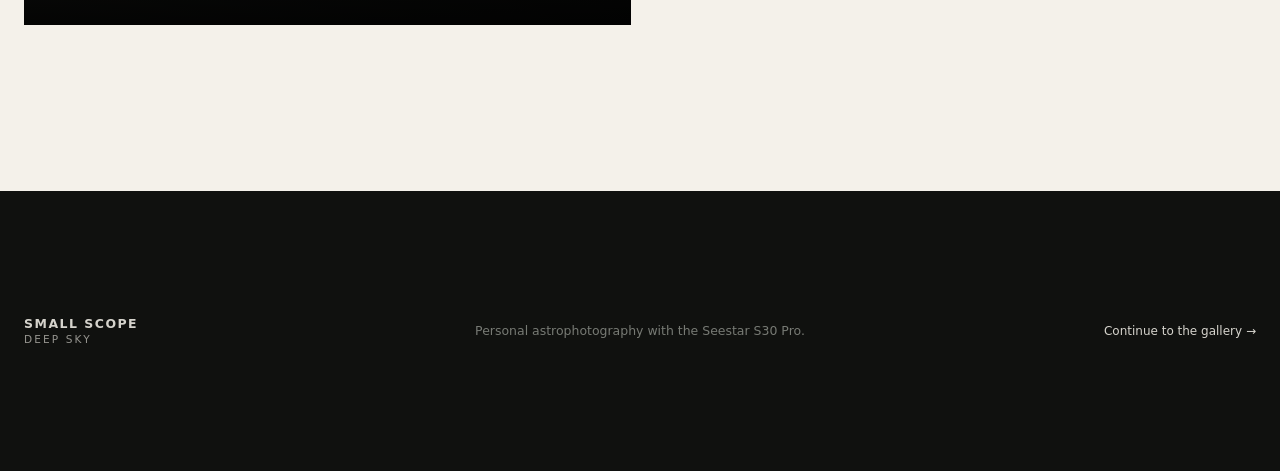
==== commit 049a7476: "Add interactive celestial atlas with observations and 3D rendering - Created planetarium.html for th" ====
--- a/index.html
+++ b/index.html
@@ -20,6 +20,7 @@
     <nav class="desktop-nav" aria-label="Primary navigation">
       <a class="active" href="index.html" aria-current="page">Home</a>
       <a href="gallery.html">Gallery</a>
+      <a href="planetarium.html">Sky atlas</a>
       <a href="polar-alignment.html">Polar alignment</a>
     </nav>
     <div class="header-actions">
@@ -34,6 +35,7 @@
   <nav class="mobile-nav" id="mobile-nav" aria-label="Mobile navigation" hidden>
     <a class="active" href="index.html" aria-current="page">Home</a>
     <a href="gallery.html">Gallery</a>
+    <a href="planetarium.html">Sky atlas</a>
     <a href="polar-alignment.html">Polar alignment</a>
   </nav>
   <main id="main">
@@ -67,9 +69,13 @@
           <span class="destination-image" aria-hidden="true"></span>
           <span class="destination-copy"><small>01 · Captured light</small><strong>Astrophotography gallery</strong><span>View galaxies, nebulae, star clusters, and a partial solar eclipse. <b>→</b></span></span>
         </a>
+        <a class="destination-card atlas-destination" href="planetarium.html">
+          <span class="destination-art atlas-art" aria-hidden="true"><i></i><i></i><i></i></span>
+          <span class="destination-copy"><small>02 · Celestial atlas</small><strong>Find every frame in the sky</strong><span>Travel between the photographs in an interactive planetarium. <b>→</b></span></span>
+        </a>
         <a class="destination-card guide-destination" href="polar-alignment.html">
           <span class="destination-art" aria-hidden="true"><i></i><i></i><i></i></span>
-          <span class="destination-copy"><small>02 · Field notes</small><strong>Polar alignment guide</strong><span>Set up, measure, refine, and verify EQ mode. <b>→</b></span></span>
+          <span class="destination-copy"><small>03 · Field notes</small><strong>Polar alignment guide</strong><span>Set up, measure, refine, and verify EQ mode. <b>→</b></span></span>
         </a>
       </div>
     </section>
--- a/styles.css
+++ b/styles.css
@@ -119,7 +119,7 @@
 .home-destinations { padding-bottom: clamp(100px, 13vw, 170px); }
 .home-destinations header { display: flex; align-items: flex-end; justify-content: space-between; margin-bottom: 3rem; border-bottom: 1px solid var(--line); }
 .home-destinations h2 { font-size: clamp(2.8rem, 5vw, 5rem); }
-.destination-grid { display: grid; grid-template-columns: 1fr 1fr; gap: 18px; }
+.destination-grid { display: grid; grid-template-columns: repeat(2, 1fr); gap: 18px; }
 .destination-card { position: relative; min-height: 520px; display: flex; align-items: flex-end; overflow: hidden; color: #fff; background: #111; text-decoration: none; }
 .destination-image, .destination-art { position: absolute; inset: 0; transition: transform .6s cubic-bezier(.2,.75,.2,1); }
 .destination-image { background: linear-gradient(0deg, rgba(0,0,0,.85), transparent 65%), url("images/seestar/M33-M110-M32.jpg") center 38% / cover; }
@@ -134,6 +134,64 @@
 .destination-copy strong { margin: .5rem 0 1rem; font-family: Georgia, serif; font-size: clamp(1.8rem, 3vw, 2.7rem); font-weight: 400; }
 .destination-copy > span { display: flex; justify-content: space-between; color: #c5c5c0; font-size: .8rem; }
 [data-theme="night"] .destination-image, [data-theme="night"] .destination-art { filter: brightness(.42) sepia(.35) saturate(.7); }
+.atlas-destination { grid-column: span 2; min-height: 430px; }
+.atlas-art { background: radial-gradient(circle at 24% 34%, #fff 0 1px, transparent 2px), radial-gradient(circle at 66% 28%, #fff 0 1px, transparent 2px), radial-gradient(circle at 78% 68%, #ff755f 0 2px, transparent 3px), radial-gradient(ellipse at 50% 48%, rgba(52,92,128,.6), transparent 48%), #050910; }
+.atlas-art::before, .atlas-art::after { content: ""; position: absolute; inset: 12% 8%; border: 1px solid rgba(149,185,215,.18); border-radius: 50%; transform: rotate(-8deg); }
+.atlas-art::after { inset: 25% 20%; transform: rotate(28deg); }
+.atlas-art i:nth-child(1) { width: 620px; height: 210px; right: 6%; top: 22%; border-color: rgba(239,106,78,.42); transform: rotate(-14deg); }
+.atlas-art i:nth-child(2) { width: 20px; height: 20px; right: 24%; top: 40%; border-color: #ff735d; box-shadow: 0 0 25px rgba(255,115,93,.8); }
+.atlas-art i:nth-child(3) { display: none; }
+
+/* Interactive celestial atlas */
+.planetarium-page { overflow: hidden; background: #03060b; }
+.planetarium-page .site-header { background: rgba(3,6,11,.72); }
+.sky-viewer { position: relative; width: 100%; height: 100svh; min-height: 650px; overflow: hidden; color: #f7f1e8; background: #03060b; }
+#sky-canvas { position: absolute; inset: 0; width: 100%; height: 100%; display: block; touch-action: none; cursor: grab; }
+#sky-canvas:active { cursor: grabbing; }
+.sky-viewer::after { content: ""; position: absolute; inset: 0; pointer-events: none; background: radial-gradient(circle at center, transparent 42%, rgba(0,0,0,.22) 100%); }
+.sky-menu { position: absolute; z-index: 6; top: 104px; left: 24px; width: min(310px, calc(100% - 48px)); max-height: calc(100vh - 185px); display: flex; flex-direction: column; background: rgba(6,10,15,.82); border: 1px solid rgba(255,255,255,.14); backdrop-filter: blur(18px); }
+.sky-menu-heading { display: flex; justify-content: space-between; padding: .9rem 1rem; color: #8e9aa2; border-bottom: 1px solid rgba(255,255,255,.12); font-size: .63rem; font-weight: 800; letter-spacing: .14em; text-transform: uppercase; }
+.sky-menu-heading strong { color: #ff735d; }
+.sky-targets { overflow: auto; scrollbar-width: thin; scrollbar-color: #4a5157 transparent; }
+.sky-targets button { width: 100%; display: grid; grid-template-columns: 25px 1fr auto; align-items: center; gap: .65rem; padding: .78rem 1rem; color: #dce0df; background: transparent; border: 0; border-bottom: 1px solid rgba(255,255,255,.08); cursor: pointer; text-align: left; }
+.sky-targets button > span:first-child { color: #69757d; font-family: Georgia, serif; font-size: .7rem; font-style: italic; }
+.sky-targets button > span:nth-child(2) { display: grid; min-width: 0; }
+.sky-targets strong { overflow: hidden; font-family: Georgia, serif; font-size: .88rem; font-weight: 400; text-overflow: ellipsis; white-space: nowrap; }
+.sky-targets small { overflow: hidden; margin-top: .14rem; color: #77828a; font-size: .53rem; letter-spacing: .07em; text-overflow: ellipsis; text-transform: uppercase; white-space: nowrap; }
+.sky-targets i { color: #ff735d; font-style: normal; opacity: 0; transform: translateX(-5px); transition: .2s; }
+.sky-targets button:hover, .sky-targets button.is-active { color: #fff; background: rgba(255,255,255,.07); }
+.sky-targets button:hover i, .sky-targets button.is-active i { opacity: 1; transform: none; }
+.sky-targets button.is-active > span:first-child { color: #ff735d; }
+.sky-toolbar { position: absolute; z-index: 6; right: 24px; bottom: 28px; display: flex; background: rgba(6,10,15,.82); border: 1px solid rgba(255,255,255,.14); backdrop-filter: blur(12px); }
+.sky-toolbar button { width: 43px; height: 42px; display: grid; place-items: center; color: #b6c0c6; background: transparent; border: 0; border-right: 1px solid rgba(255,255,255,.1); cursor: pointer; font-size: 1rem; }
+.sky-toolbar button:last-child { border-right: 0; }
+.sky-toolbar button:hover, .sky-toolbar button.is-active { color: #ff735d; background: rgba(255,255,255,.06); }
+.sky-coordinates { position: absolute; z-index: 4; right: 24px; top: 94px; display: flex; gap: 1.3rem; color: #859099; font: 600 .58rem ui-monospace, SFMono-Regular, Menlo, monospace; letter-spacing: .07em; }
+.sky-help { position: absolute; z-index: 4; bottom: 30px; left: 50%; margin: 0; color: #717d85; font-size: .62rem; letter-spacing: .05em; transform: translateX(-50%); }
+.sky-help span { color: #ff735d; margin-right: .4rem; }
+.sky-help i { margin-inline: .45rem; font-style: normal; }
+.object-panel { position: absolute; z-index: 7; top: 92px; right: 24px; width: min(390px, calc(100% - 48px)); padding: 2rem; color: #e8e5de; background: rgba(7,11,16,.92); border: 1px solid rgba(255,255,255,.15); backdrop-filter: blur(20px); opacity: 0; transform: translateX(24px); transition: opacity .35s ease, transform .35s ease; }
+.object-panel.is-visible { opacity: 1; transform: none; }
+.object-panel-close { position: absolute; top: 13px; right: 13px; width: 32px; height: 32px; color: #aeb7bd; background: none; border: 1px solid rgba(255,255,255,.2); border-radius: 50%; cursor: pointer; font-size: 1.25rem; line-height: 1; }
+.object-panel .overline { margin-bottom: .7rem; color: #ff735d; font-size: .58rem; }
+.object-panel h2 { margin: 0 2rem 1rem 0; font-size: clamp(2rem, 4vw, 3.4rem); }
+.object-summary { color: #9ba6ad; font-family: Georgia, serif; font-size: .93rem; line-height: 1.55; }
+.object-panel dl { display: grid; grid-template-columns: 1fr 1fr; gap: 0; margin: 1.5rem 0; border-top: 1px solid rgba(255,255,255,.13); }
+.object-panel dl div { min-height: 78px; padding: .8rem .5rem .7rem 0; border-bottom: 1px solid rgba(255,255,255,.13); }
+.object-panel dl div:nth-child(odd) { border-right: 1px solid rgba(255,255,255,.13); }
+.object-panel dl div:nth-child(even) { padding-left: .9rem; }
+.object-panel dt { color: #6f7c84; font-size: .55rem; font-weight: 800; letter-spacing: .12em; text-transform: uppercase; }
+.object-panel dd { margin: .25rem 0 0; color: #e8e5de; font-size: .7rem; line-height: 1.4; }
+.object-note { color: #69757d; font-size: .61rem; line-height: 1.5; }
+.object-full-image { display: flex; justify-content: space-between; margin-top: 1.2rem; padding-top: .8rem; color: #e8e5de; border-top: 1px solid rgba(255,255,255,.13); font-size: .65rem; font-weight: 800; letter-spacing: .08em; text-decoration: none; text-transform: uppercase; }
+.object-full-image span { color: #ff735d; }
+.sky-loading { position: absolute; z-index: 10; inset: 0; display: grid; place-content: center; justify-items: center; gap: 1rem; color: #7f8b93; background: #03060b; font-size: .65rem; letter-spacing: .12em; text-transform: uppercase; transition: opacity .6s, visibility .6s; }
+.sky-loading span { width: 28px; height: 28px; border: 1px solid #34434e; border-top-color: #ff735d; border-radius: 50%; animation: sky-spin 1s linear infinite; }
+.sky-loading.is-hidden { opacity: 0; visibility: hidden; }
+.sky-error { position: absolute; z-index: 20; inset: 45% 20%; color: white; text-align: center; }
+[data-theme="night"] #sky-canvas { filter: sepia(.9) saturate(1.8) hue-rotate(310deg) brightness(.62); }
+[data-theme="night"] .sky-menu, [data-theme="night"] .object-panel, [data-theme="night"] .sky-toolbar { background: rgba(8,0,0,.9); border-color: rgba(255,75,65,.22); }
+@keyframes sky-spin { to { transform: rotate(360deg); } }
 
 .gallery-section { padding-block: clamp(80px, 10vw, 140px); background: #111310; color: #f4f1ea; }
 .standalone-gallery { padding-top: 70px; }
@@ -147,11 +205,14 @@
 .gallery-grid { display: grid; grid-template-columns: repeat(12, 1fr); grid-auto-rows: 260px; grid-auto-flow: dense; gap: 16px; }
 .gallery-card { position: relative; grid-column: span 5; grid-row: span 2; padding: 0; overflow: hidden; color: #fff; background: #080808; border: 0; cursor: zoom-in; text-align: left; }
 .gallery-card.featured { grid-column: span 7; grid-row: span 3; }
-.gallery-card.compact { grid-column: span 3; grid-row: span 2; }
+.gallery-card.compact { grid-column: span 3; grid-row: span 1; }
 .gallery-card.wide { grid-column: span 6; grid-row: span 2; }
+.gallery-card.sun-card { grid-column: span 5; grid-row: span 3; }
+.gallery-card.panorama { grid-column: span 12; grid-row: span 3; }
 .gallery-card img { width: 100%; height: 100%; object-fit: cover; transition: transform .65s cubic-bezier(.2,.75,.2,1), filter .25s; }
 .gallery-card.featured img { object-position: center 40%; }
 .gallery-card.wide img { object-position: center 37%; }
+.gallery-card.panorama img { object-position: center 48%; }
 .gallery-card::after { content: ""; position: absolute; inset: 30% 0 0; background: linear-gradient(transparent, rgba(0,0,0,.82)); pointer-events: none; }
 .gallery-card:hover img { transform: scale(1.035); }
 .gallery-overlay { position: absolute; z-index: 1; right: 0; bottom: 0; left: 0; display: flex; align-items: flex-end; justify-content: space-between; padding: 1.4rem; }
@@ -278,12 +339,23 @@
   .intro { grid-template-columns: 1fr; gap: 1rem; }
   .intro-copy { padding-top: 0; }
   .destination-grid { grid-template-columns: 1fr; }
+  .atlas-destination { grid-column: span 1; }
   .gallery-grid { grid-auto-rows: 230px; }
   .gallery-card, .gallery-card.featured { grid-column: span 6; grid-row: span 2; }
   .gallery-card.compact { grid-column: span 6; }
   .gallery-card.wide { grid-column: span 12; }
+  .gallery-card.sun-card { grid-column: span 6; grid-row: span 2; }
+  .gallery-card.panorama { grid-column: span 12; grid-row: span 2; }
   .guide-shell { grid-template-columns: 1fr; }
   .guide-nav { display: none; }
+  .sky-menu { top: auto; right: 0; bottom: 0; left: 0; width: 100%; max-width: none; max-height: 132px; border-inline: 0; }
+  .sky-menu-heading { display: none; }
+  .sky-targets { display: flex; overflow-x: auto; overflow-y: hidden; }
+  .sky-targets button { min-width: 205px; border-right: 1px solid rgba(255,255,255,.08); border-bottom: 0; }
+  .sky-toolbar { right: 16px; bottom: 150px; }
+  .sky-help { display: none; }
+  .sky-coordinates { right: 16px; }
+  .object-panel { top: 88px; right: 16px; max-height: calc(100svh - 250px); overflow: auto; }
 }
 
 @media (max-width: 620px) {
@@ -306,7 +378,7 @@
   .section-heading-row { display: block; }
   .section-heading-row > p { margin-top: 1.5rem; }
   .gallery-grid { grid-auto-rows: 360px; }
-  .gallery-card, .gallery-card.featured, .gallery-card.compact, .gallery-card.wide { grid-column: span 12; grid-row: span 1; }
+  .gallery-card, .gallery-card.featured, .gallery-card.compact, .gallery-card.wide, .gallery-card.sun-card, .gallery-card.panorama { grid-column: span 12; grid-row: span 1; }
   .gallery-card img, .gallery-card.wide img { object-position: center 40%; }
   .guide-section { grid-template-columns: 1fr; gap: .6rem; }
   .step-number { padding-bottom: .6rem; border-bottom: 1px solid var(--line); }
@@ -322,4 +394,14 @@
   footer > a:last-child { justify-self: start; }
   .lightbox figure { padding: 70px 16px 24px; }
   .lightbox figcaption { display: grid; }
+  .sky-viewer { min-height: 600px; }
+  .sky-coordinates { top: 84px; left: 16px; right: auto; gap: .7rem; }
+  .sky-coordinates span:nth-child(2) { display: none; }
+  .sky-menu { max-height: 96px; }
+  .sky-targets button { min-width: 184px; padding: .72rem; }
+  .sky-targets button > span:first-child { display: none; }
+  .sky-toolbar { bottom: 112px; }
+  .object-panel { top: 76px; right: 10px; width: calc(100% - 20px); max-height: calc(100svh - 190px); padding: 1.4rem; }
+  .object-panel h2 { font-size: 2.2rem; }
+  .object-panel dl div { min-height: 70px; }
 }
